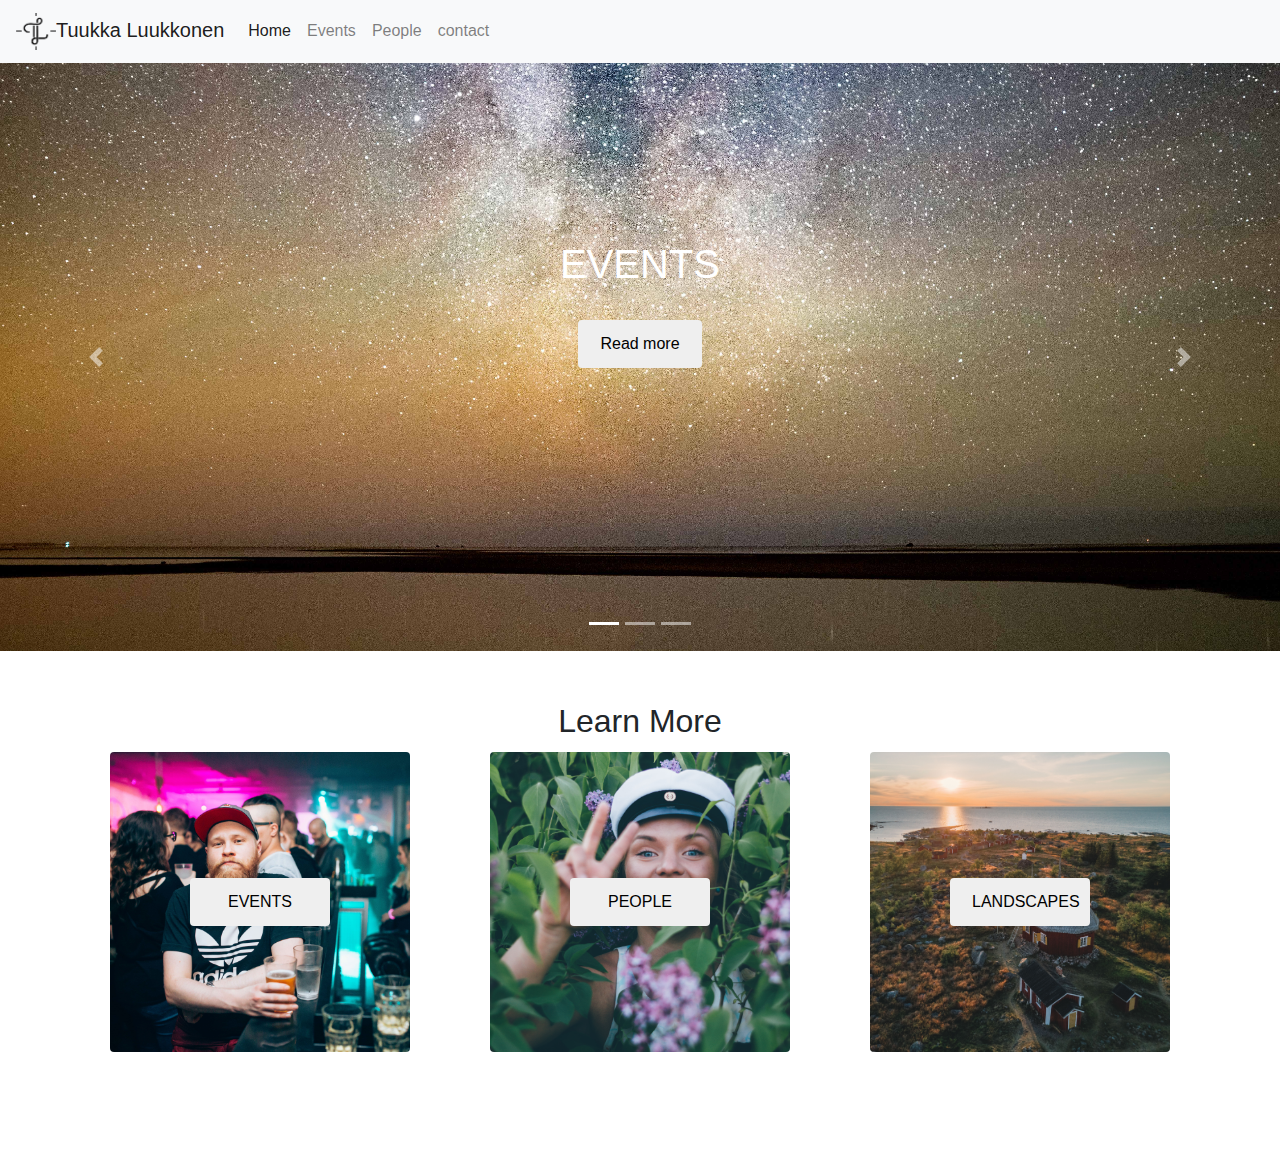
==== Documents/GitHub/Harjoitustyo/index.html @ e13a12dc "EDIT added images and image buttons" ====
<!DOCTYPE html>
<html lang="en">
<head>
  <title>Tuukka Luukkonen</title>
  <meta charset="utf-8">
  <meta name="viewport" content="width=device-width, initial-scale=1">
  <link rel="stylesheet" href="bootstrap.min.css">
<link rel="stylesheet" href="style.css">
  <link rel="stylesheet" href="https://cdnjs.cloudflare.com/ajax/libs/font-awesome/4.7.0/css/font-awesome.min.css">
  <script src="https://ajax.googleapis.com/ajax/libs/jquery/3.2.1/jquery.min.js"></script>
  <script src="bootstrap.min.js"></script>
  <style>

  </style>
</head>
<body>
    
    <nav class="navbar navbar-expand-lg navbar-light bg-light">
  <a class="navbar-brand" href="#"><img src="Images/TL.png" width="40px; ">Tuukka Luukkonen</a>
  <button class="navbar-toggler" type="button" data-toggle="collapse" data-target="#navbarNav" aria-controls="navbarNav" aria-expanded="false" aria-label="Toggle navigation">
    <span class="navbar-toggler-icon"></span>
  </button>
  <div class="collapse navbar-collapse"  id="navbarNav">
    <ul class="navbar-nav navbar-right">
      <li class="nav-item active">
        <a class="nav-link" href="#">Home <span class="sr-only">(current)</span></a>
      </li>
      <li class="nav-item">
        <a class="nav-link" href="#">Events</a>
      </li>
      <li class="nav-item">
        <a class="nav-link" href="#">People</a>
      </li>
      <li class="nav-item">
        <a class="nav-link" href="#">contact</a>
      </li>
    </ul>
  </div>
</nav>

<div id="myCarousel" class="carousel slide" data-ride="carousel">
    <ol class="carousel-indicators">
        <li data-target="#myCarousel" data-slide-to="0" class="active"></li>
        <li data-target="#myCarousel" data-slide-to="1" ></li>
        <li data-target="#myCarousel" data-slide-to="2" ></li>
        
    </ol>
    <div class="carousel-inner" role="listbox">
        <div class="carousel-item active">
        <img class="d-block w-100" src="Images/IMG_0900-2.jpg" max-height="30px">
            <div class="carousel-caption d-sm-none  d-none d-md-block">
            <h1>Events</h1>
            <br>
            <button type="button" class="btn btn-default">Read more</button>    
            </div>
        </div> <!--End active-->
        <div class="carousel-item">
            <img class="d-block w-100" src="Images/IMG_1412-2.jpg">
            <div class="carousel-caption d-sm-none  d-none d-md-block">
            <h3>People</h3>
            <br>
            <button type="button" class="btn btn-default">Read more</button>    
            </div>
        </div>
        <div class="carousel-item">
            <img class="d-block w-100" src="Images/IMG_3514-2.jpg">
            <div class="carousel-caption d-sm-none  d-none d-md-block">
            <h3>Contact</h3>
            <br>
            <button type="button" class="btn btn-default">Read more</button>    
            </div>
        </div>
        <a class="carousel-control-prev" href="#myCarousel" role="button" data-slide="prev">
    <span class="carousel-control-prev-icon" aria-hidden="true"></span>
    <span class="sr-only">Previous</span>
  </a>
  <a class="carousel-control-next" href="#myCarousel" role="button" data-slide="next">
    <span class="carousel-control-next-icon" aria-hidden="true"></span>
    <span class="sr-only">Next</span>
  </a>
    </div>

</div> <!-- end slider-->
    
<div class="container text-center">
    <h2>Learn More</h2>
    <div class="row" >
        <div class="col-md">
            <img class="rounded mx-auto" src="Images/IMG_4616.jpg" id="link-images">
            <button id="events" class="btn btn-default"> EVENTS </button>
        </div>
        <div class="col-md">
            <img class="rounded mx-auto " src="Images/IMG_3106.jpg" id="link-images"> 
            <button id="events" class="btn btn-default"> PEOPLE </button>
        </div>
        <div class="col-md">
            <img class="rounded mx-auto " src="Images/DJI_0285-HDR.jpg" id="link-images">
            <button id="events" class="btn btn-default"> LANDSCAPES </button>
        </div>
    </div>
    </div>
</div>
<script src="https://code.jquery.com/jquery-3.2.1.slim.min.js" integrity="sha384-KJ3o2DKtIkvYIK3UENzmM7KCkRr/rE9/Qpg6aAZGJwFDMVNA/GpGFF93hXpG5KkN" crossorigin="anonymous"></script>
<script src="https://cdnjs.cloudflare.com/ajax/libs/popper.js/1.12.3/umd/popper.min.js" integrity="sha384-vFJXuSJphROIrBnz7yo7oB41mKfc8JzQZiCq4NCceLEaO4IHwicKwpJf9c9IpFgh" crossorigin="anonymous"></script>
<script src="https://maxcdn.bootstrapcdn.com/bootstrap/4.0.0-beta.2/js/bootstrap.min.js" integrity="sha384-alpBpkh1PFOepccYVYDB4do5UnbKysX5WZXm3XxPqe5iKTfUKjNkCk9SaVuEZflJ" crossorigin="anonymous"></script>
</body>
</html>
---- Documents/GitHub/Harjoitustyo/style.css ----
.carousel-caption {
    top: 50%;
    transform: translateY(-50%);
    text-transform: uppercase;
}

.btn {
    padding: 12px 22px;
    border: 2px;
}

#link-images{
    max-width: 300px;
    margin: 1% auto;
}

.container{
    margin: 4% auto;
}
 #events{
    position:relative;
    bottom:50%;
     width: 140px;
}
     
#image-container{
    width: 300px;
    text-align: center;
   
}
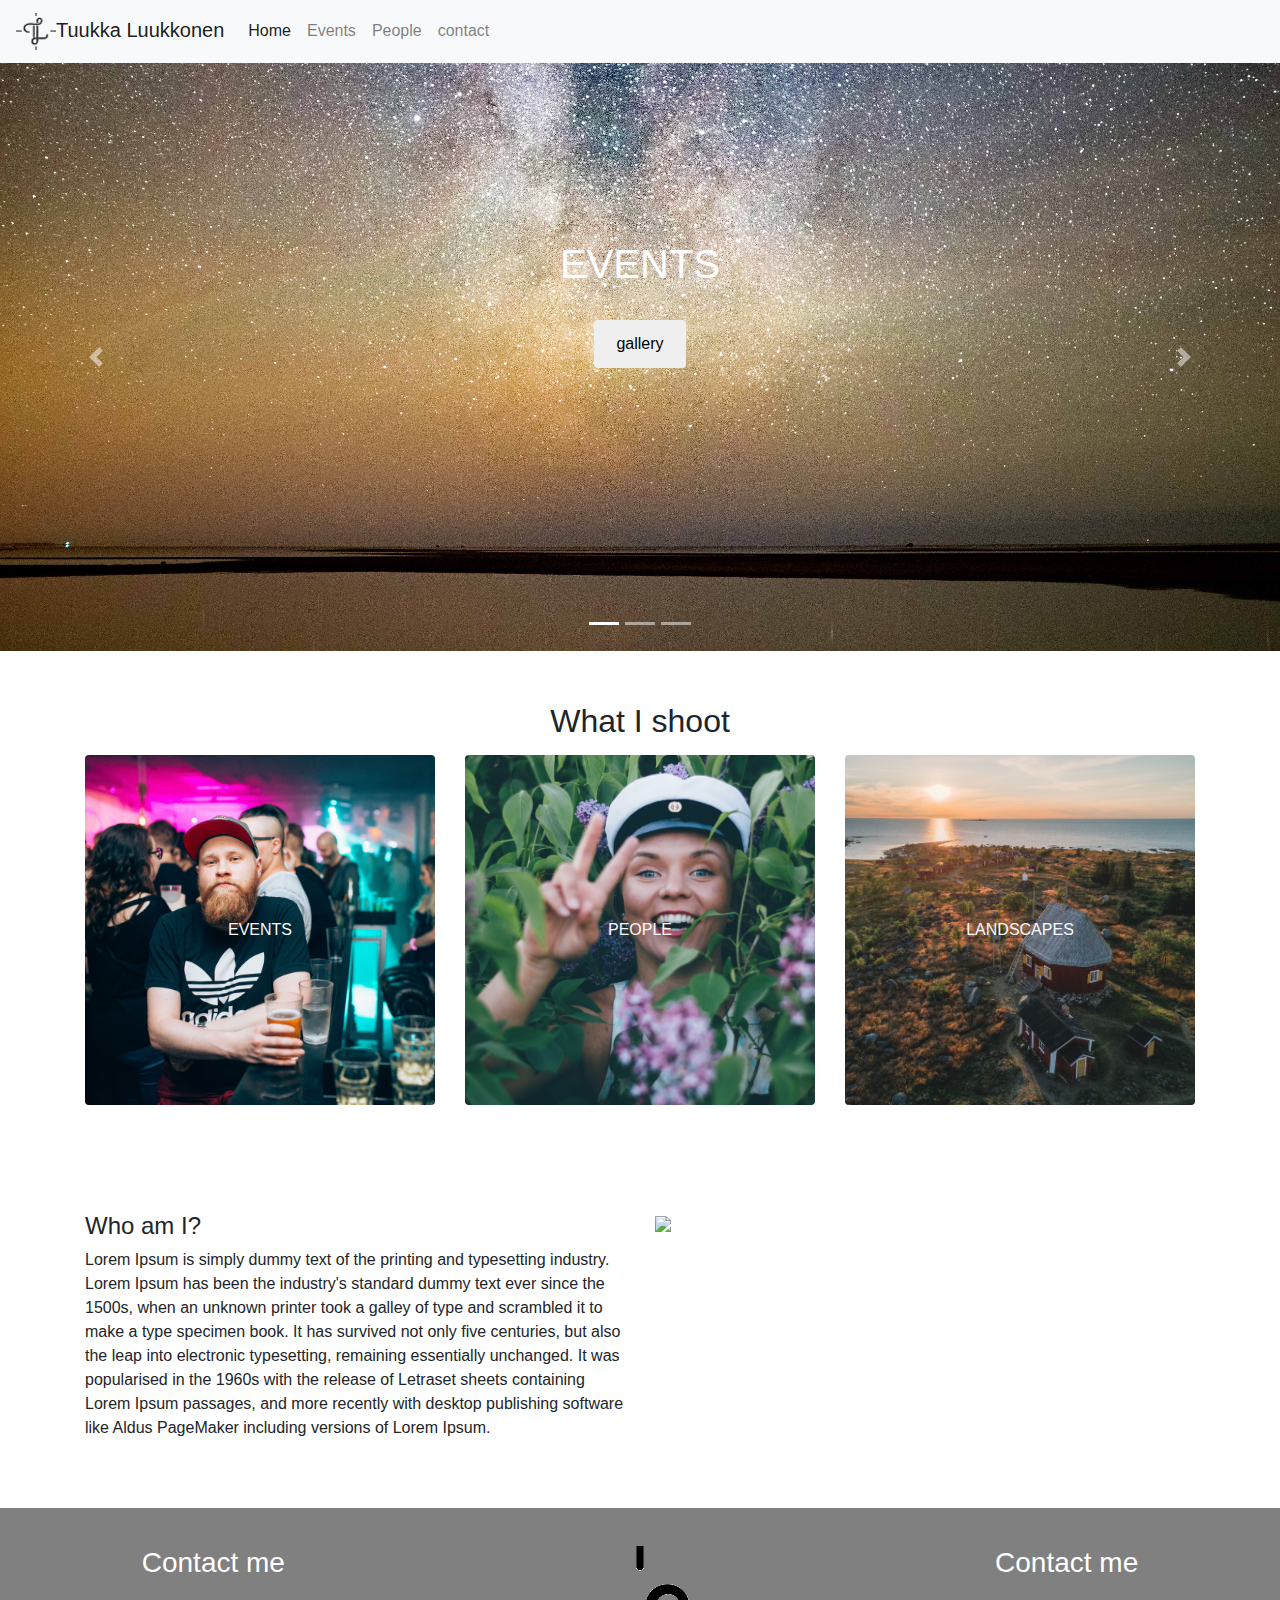
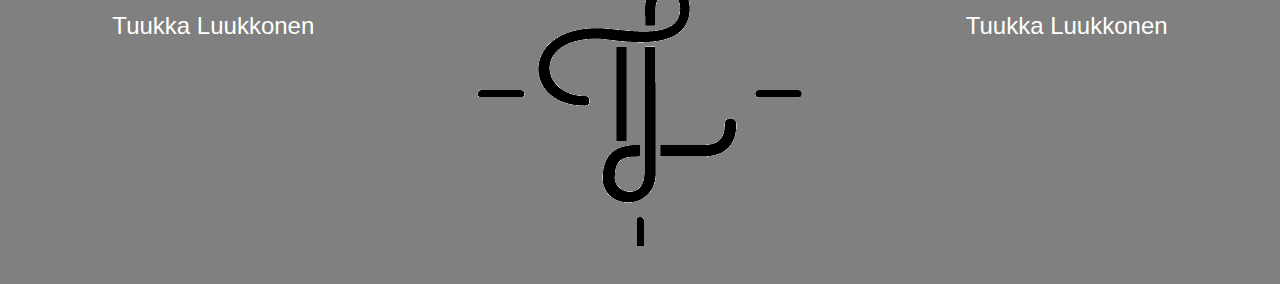
==== commit 81291ceb: "EDIT added about-me and footer" ====
--- a/Documents/GitHub/Harjoitustyo/index.html
+++ b/Documents/GitHub/Harjoitustyo/index.html
@@ -15,7 +15,7 @@
 </head>
 <body>
     
-    <nav class="navbar navbar-expand-lg navbar-light bg-light">
+    <nav class="navbar sticky-top navbar-expand-lg navbar-light bg-light">
   <a class="navbar-brand" href="#"><img src="Images/TL.png" width="40px; ">Tuukka Luukkonen</a>
   <button class="navbar-toggler" type="button" data-toggle="collapse" data-target="#navbarNav" aria-controls="navbarNav" aria-expanded="false" aria-label="Toggle navigation">
     <span class="navbar-toggler-icon"></span>
@@ -51,7 +51,7 @@
             <div class="carousel-caption d-sm-none  d-none d-md-block">
             <h1>Events</h1>
             <br>
-            <button type="button" class="btn btn-default">Read more</button>    
+            <button type="button" class="btn btn-default">gallery</button>    
             </div>
         </div> <!--End active-->
         <div class="carousel-item">
@@ -59,15 +59,15 @@
             <div class="carousel-caption d-sm-none  d-none d-md-block">
             <h3>People</h3>
             <br>
-            <button type="button" class="btn btn-default">Read more</button>    
+            <button type="button" class="btn btn-default">gallery</button>    
             </div>
         </div>
         <div class="carousel-item">
             <img class="d-block w-100" src="Images/IMG_3514-2.jpg">
             <div class="carousel-caption d-sm-none  d-none d-md-block">
-            <h3>Contact</h3>
+            <h3>Landscapes</h3>
             <br>
-            <button type="button" class="btn btn-default">Read more</button>    
+            <button type="button" class="btn btn-default">gallery</button>    
             </div>
         </div>
         <a class="carousel-control-prev" href="#myCarousel" role="button" data-slide="prev">
@@ -83,23 +83,52 @@
 </div> <!-- end slider-->
     
 <div class="container text-center">
-    <h2>Learn More</h2>
-    <div class="row" >
+    <h2>What I shoot</h2>
+    <div class="row " >
         <div class="col-md">
-            <img class="rounded mx-auto" src="Images/IMG_4616.jpg" id="link-images">
-            <button id="events" class="btn btn-default"> EVENTS </button>
+            <img class="rounded img-fluid" src="Images/IMG_4616.jpg" id="link-images">
+            <button id="events" class="btn btn-outline-light"> EVENTS </button>
         </div>
         <div class="col-md">
-            <img class="rounded mx-auto " src="Images/IMG_3106.jpg" id="link-images"> 
-            <button id="events" class="btn btn-default"> PEOPLE </button>
+            <img class="rounded img-fluid " src="Images/IMG_3106.jpg" id="link-images"> 
+            <button id="events" class="btn btn-outline-light"> PEOPLE </button>
         </div>
         <div class="col-md">
-            <img class="rounded mx-auto " src="Images/DJI_0285-HDR.jpg" id="link-images">
-            <button id="events" class="btn btn-default"> LANDSCAPES </button>
+            <img class="rounded img-fluid " src="Images/DJI_0285-HDR.jpg" id="link-images">
+            <button id="events" class="btn btn-outline-light"> LANDSCAPES </button>
         </div>
     </div>
     </div>
+<div class="container">
+    <div class="row">
+        <div class="col-md-6">
+            <h4>Who am I?</h4>
+            <p>Lorem Ipsum is simply dummy text of the printing and typesetting industry. Lorem Ipsum has been the industry's standard dummy text ever since the 1500s, when an unknown printer took a galley of type and scrambled it to make a type specimen book. It has survived not only five centuries, but also the leap into electronic typesetting, remaining essentially unchanged. It was popularised in the 1960s with the release of Letraset sheets containing Lorem Ipsum passages, and more recently with desktop publishing software like Aldus PageMaker including versions of Lorem Ipsum.</p>
+        </div>
+        <div class="col-md-6">
+            <img class="img-fluid" src="Images/21752587_1693120147367899_1425114818927426407_o.jpg">
+        </div>
+    </div>
 </div>
+<footer class="container-fluid text-center">
+    <div class="row">
+        <div class="col-sm-4">
+            <h3>Contact me</h3>
+            <br>
+            <h4>Tuukka Luukkonen</h4>
+        </div>
+        <div class="col-sm-4">
+            <img src="Images/TL.png">
+        </div>
+        <div class="col-sm-4">
+            <h3>Contact me</h3>
+            <br>
+            <h4>Tuukka Luukkonen</h4>
+        </div>
+        
+    </div>
+    
+</footer>
 <script src="https://code.jquery.com/jquery-3.2.1.slim.min.js" integrity="sha384-KJ3o2DKtIkvYIK3UENzmM7KCkRr/rE9/Qpg6aAZGJwFDMVNA/GpGFF93hXpG5KkN" crossorigin="anonymous"></script>
 <script src="https://cdnjs.cloudflare.com/ajax/libs/popper.js/1.12.3/umd/popper.min.js" integrity="sha384-vFJXuSJphROIrBnz7yo7oB41mKfc8JzQZiCq4NCceLEaO4IHwicKwpJf9c9IpFgh" crossorigin="anonymous"></script>
 <script src="https://maxcdn.bootstrapcdn.com/bootstrap/4.0.0-beta.2/js/bootstrap.min.js" integrity="sha384-alpBpkh1PFOepccYVYDB4do5UnbKysX5WZXm3XxPqe5iKTfUKjNkCk9SaVuEZflJ" crossorigin="anonymous"></script>
--- a/Documents/GitHub/Harjoitustyo/style.css
+++ b/Documents/GitHub/Harjoitustyo/style.css
@@ -10,21 +10,39 @@
 }
 
 #link-images{
-    max-width: 300px;
-    margin: 1% auto;
+    margin: 2% auto;
 }
 
 .container{
     margin: 4% auto;
 }
- #events{
-    position:relative;
-    bottom:50%;
-     width: 140px;
+#events{
+    position: relative;
+    top: -50%;
+   
+   
 }
      
-#image-container{
-    width: 300px;
-    text-align: center;
-   
+nav{
+    color: darkgray;
+    background-color: black;
+}
+
+footer{
+    width: 100%;
+    background-color: gray;
+    padding: 3%;
+    color: white;
+}
+
+.fa{
+    padding: 20px;
+    font-size: 30px;
+    color: white;
+}
+
+.fa:hover{
+    color: #D5D5D5;
+    text-decoration: none;
+    
 }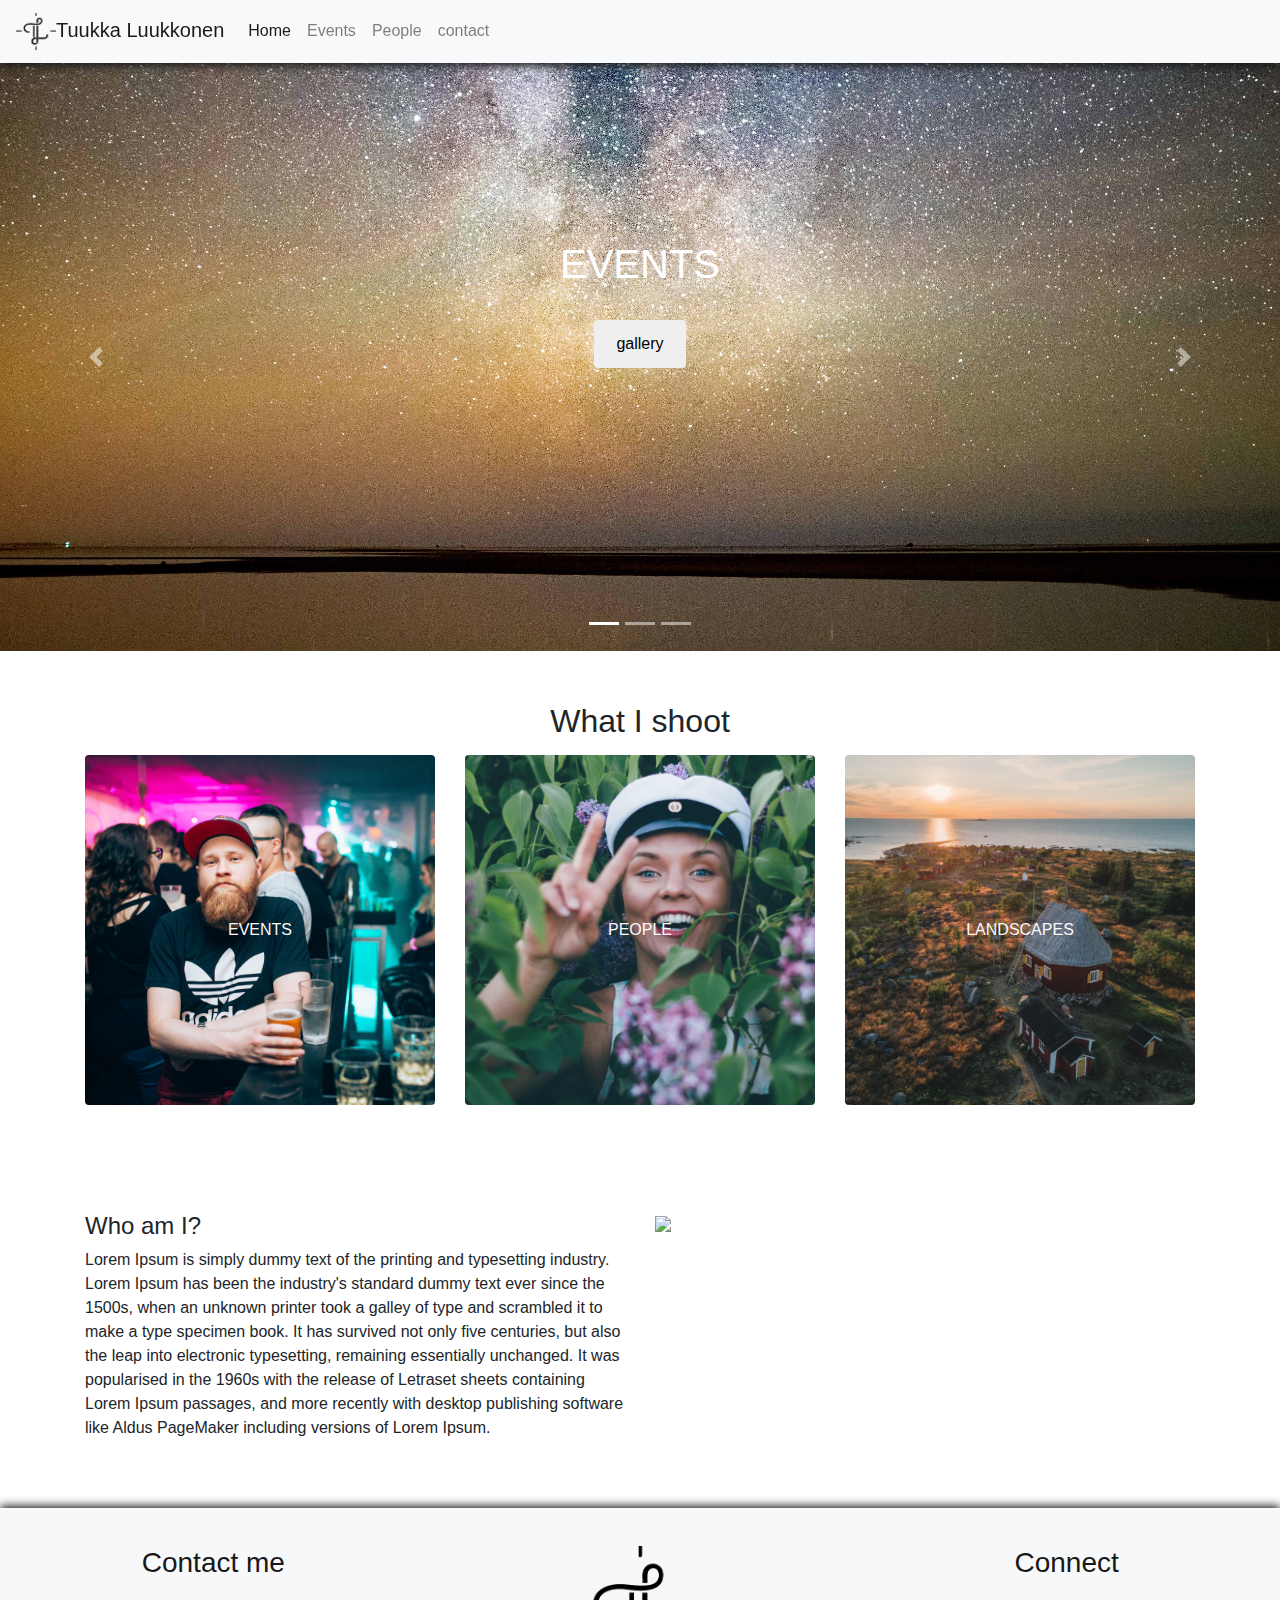
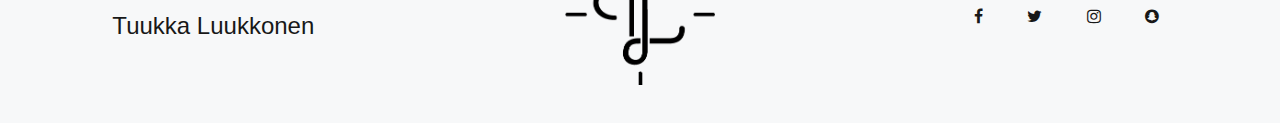
==== commit a88ab663: "EDIT footer colors" ====
--- a/Documents/GitHub/Harjoitustyo/index.html
+++ b/Documents/GitHub/Harjoitustyo/index.html
@@ -20,8 +20,8 @@
   <button class="navbar-toggler" type="button" data-toggle="collapse" data-target="#navbarNav" aria-controls="navbarNav" aria-expanded="false" aria-label="Toggle navigation">
     <span class="navbar-toggler-icon"></span>
   </button>
-  <div class="collapse navbar-collapse"  id="navbarNav">
-    <ul class="navbar-nav navbar-right">
+  <div class="collapse navbar-collapse "  id="navbarNav">
+    <ul class="nav navbar-nav navbar-right">
       <li class="nav-item active">
         <a class="nav-link" href="#">Home <span class="sr-only">(current)</span></a>
       </li>
@@ -118,12 +118,14 @@
             <h4>Tuukka Luukkonen</h4>
         </div>
         <div class="col-sm-4">
-            <img src="Images/TL.png">
+            <img src="Images/TL.png" width="150px">
         </div>
         <div class="col-sm-4">
-            <h3>Contact me</h3>
-            <br>
-            <h4>Tuukka Luukkonen</h4>
+            <h3>Connect</h3>
+            <a href="https://www.facebook.com/tuukka.luukkonen" class="fa fa-facebook"></a>
+            <a href="https://twitter.com/TuukkaLuukkonen" class="fa fa-twitter"></a>
+            <a href="https://www.instagram.com/tuukkaluukkonen/" class="fa fa-instagram"></a>
+            <a href="https://www.snapchat.com/add/tuketsu" class="fa fa-snapchat"></a>
         </div>
         
     </div>
--- a/Documents/GitHub/Harjoitustyo/style.css
+++ b/Documents/GitHub/Harjoitustyo/style.css
@@ -26,19 +26,21 @@
 nav{
     color: darkgray;
     background-color: black;
+    box-shadow: 0px 3px 9px #181818;
 }
 
 footer{
     width: 100%;
-    background-color: gray;
+    background-color: #F7F8F9;
     padding: 3%;
-    color: white;
+    color: #181818;
+    box-shadow: 0px -2px 9px #181818;
 }
 
 .fa{
     padding: 20px;
     font-size: 30px;
-    color: white;
+    color: #181818;
 }
 
 .fa:hover{
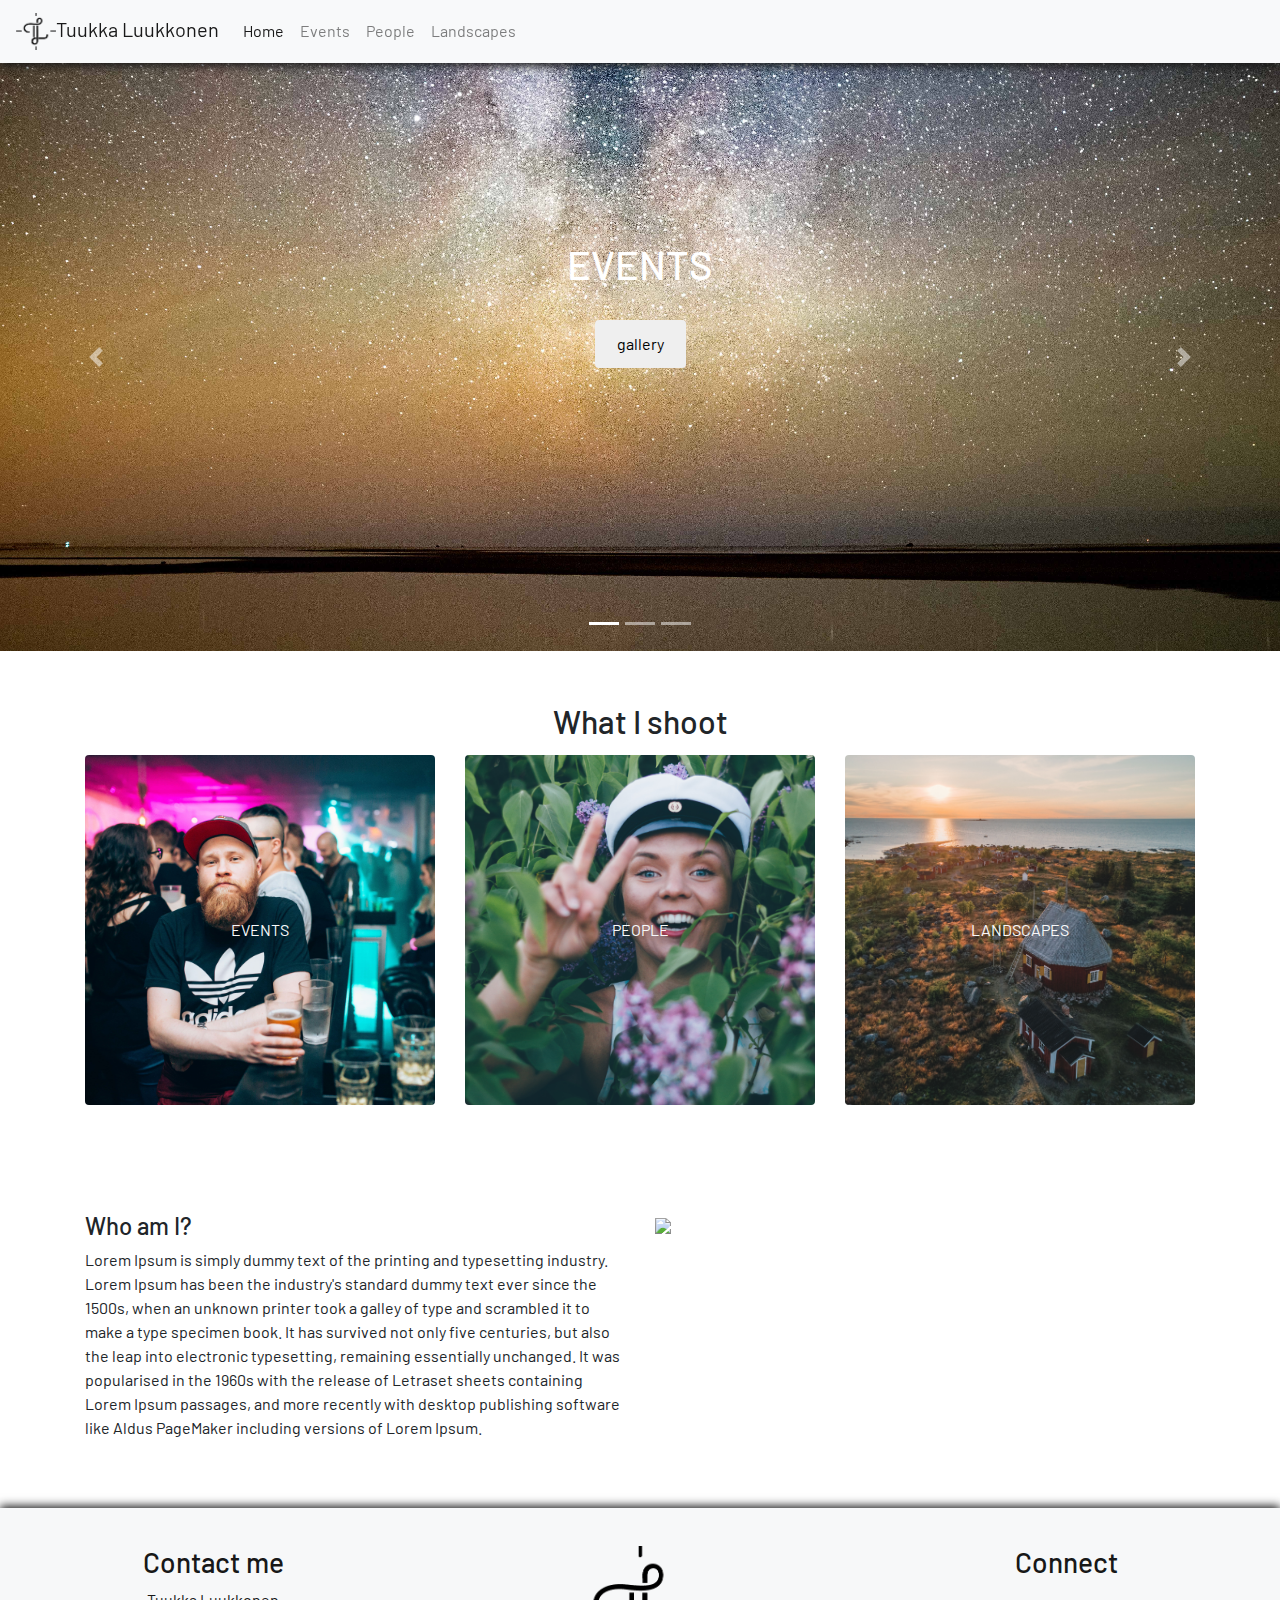
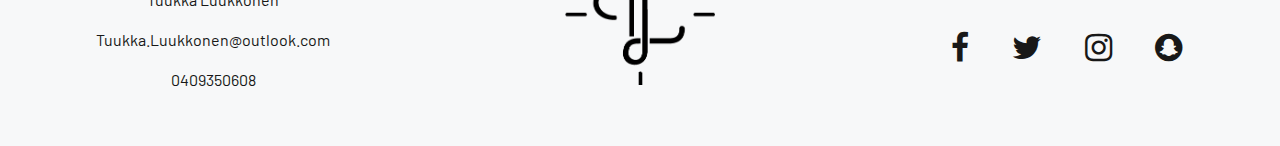
==== commit afe75a32: "EDIT shadows, font, sizes" ====
--- a/Documents/GitHub/Harjoitustyo/index.html
+++ b/Documents/GitHub/Harjoitustyo/index.html
@@ -4,6 +4,7 @@
   <title>Tuukka Luukkonen</title>
   <meta charset="utf-8">
   <meta name="viewport" content="width=device-width, initial-scale=1">
+    <link href="https://fonts.googleapis.com/css?family=Barlow" rel="stylesheet">
   <link rel="stylesheet" href="bootstrap.min.css">
 <link rel="stylesheet" href="style.css">
   <link rel="stylesheet" href="https://cdnjs.cloudflare.com/ajax/libs/font-awesome/4.7.0/css/font-awesome.min.css">
@@ -15,7 +16,7 @@
 </head>
 <body>
     
-    <nav class="navbar sticky-top navbar-expand-lg navbar-light bg-light">
+    <nav class="navbar sticky-top navbar-expand-md navbar-light bg-light">
   <a class="navbar-brand" href="#"><img src="Images/TL.png" width="40px; ">Tuukka Luukkonen</a>
   <button class="navbar-toggler" type="button" data-toggle="collapse" data-target="#navbarNav" aria-controls="navbarNav" aria-expanded="false" aria-label="Toggle navigation">
     <span class="navbar-toggler-icon"></span>
@@ -32,7 +33,7 @@
         <a class="nav-link" href="#">People</a>
       </li>
       <li class="nav-item">
-        <a class="nav-link" href="#">contact</a>
+        <a class="nav-link" href="#">Landscapes</a>
       </li>
     </ul>
   </div>
@@ -57,7 +58,7 @@
         <div class="carousel-item">
             <img class="d-block w-100" src="Images/IMG_1412-2.jpg">
             <div class="carousel-caption d-sm-none  d-none d-md-block">
-            <h3>People</h3>
+            <h1>People</h1>
             <br>
             <button type="button" class="btn btn-default">gallery</button>    
             </div>
@@ -65,7 +66,7 @@
         <div class="carousel-item">
             <img class="d-block w-100" src="Images/IMG_3514-2.jpg">
             <div class="carousel-caption d-sm-none  d-none d-md-block">
-            <h3>Landscapes</h3>
+            <h1>Landscapes</h1>
             <br>
             <button type="button" class="btn btn-default">gallery</button>    
             </div>
@@ -112,20 +113,21 @@
 </div>
 <footer class="container-fluid text-center">
     <div class="row">
-        <div class="col-sm-4">
+        <div class="col-md-4">
             <h3>Contact me</h3>
+            <p>Tuukka Luukkonen <p></p>Tuukka.Luukkonen@outlook.com</p>
+            <p>0409350608</p>
+        </div>
+        <div class="col-md-4">
+            <img src="Images/TL.png" width="150px;">
+        </div>
+        <div class="col-md-4 ">
+            <h3>Connect</h3>
             <br>
-            <h4>Tuukka Luukkonen</h4>
-        </div>
-        <div class="col-sm-4">
-            <img src="Images/TL.png" width="150px">
-        </div>
-        <div class="col-sm-4">
-            <h3>Connect</h3>
-            <a href="https://www.facebook.com/tuukka.luukkonen" class="fa fa-facebook"></a>
-            <a href="https://twitter.com/TuukkaLuukkonen" class="fa fa-twitter"></a>
-            <a href="https://www.instagram.com/tuukkaluukkonen/" class="fa fa-instagram"></a>
-            <a href="https://www.snapchat.com/add/tuketsu" class="fa fa-snapchat"></a>
+            <a href="https://www.facebook.com/tuukka.luukkonen" class="fa fa-facebook fa-2x"></a>
+            <a href="https://twitter.com/TuukkaLuukkonen" class="fa fa-twitter fa-2x "></a>
+            <a href="https://www.instagram.com/tuukkaluukkonen/" class="fa fa-instagram fa-2x"></a>
+            <a href="https://www.snapchat.com/add/tuketsu" class="fa fa-snapchat fa-2x"></a>
         </div>
         
     </div>
--- a/Documents/GitHub/Harjoitustyo/style.css
+++ b/Documents/GitHub/Harjoitustyo/style.css
@@ -1,3 +1,7 @@
+body{
+    font-family: 'Barlow', sans-serif;
+}
+
 .carousel-caption {
     top: 50%;
     transform: translateY(-50%);
@@ -39,7 +43,6 @@
 
 .fa{
     padding: 20px;
-    font-size: 30px;
     color: #181818;
 }
 
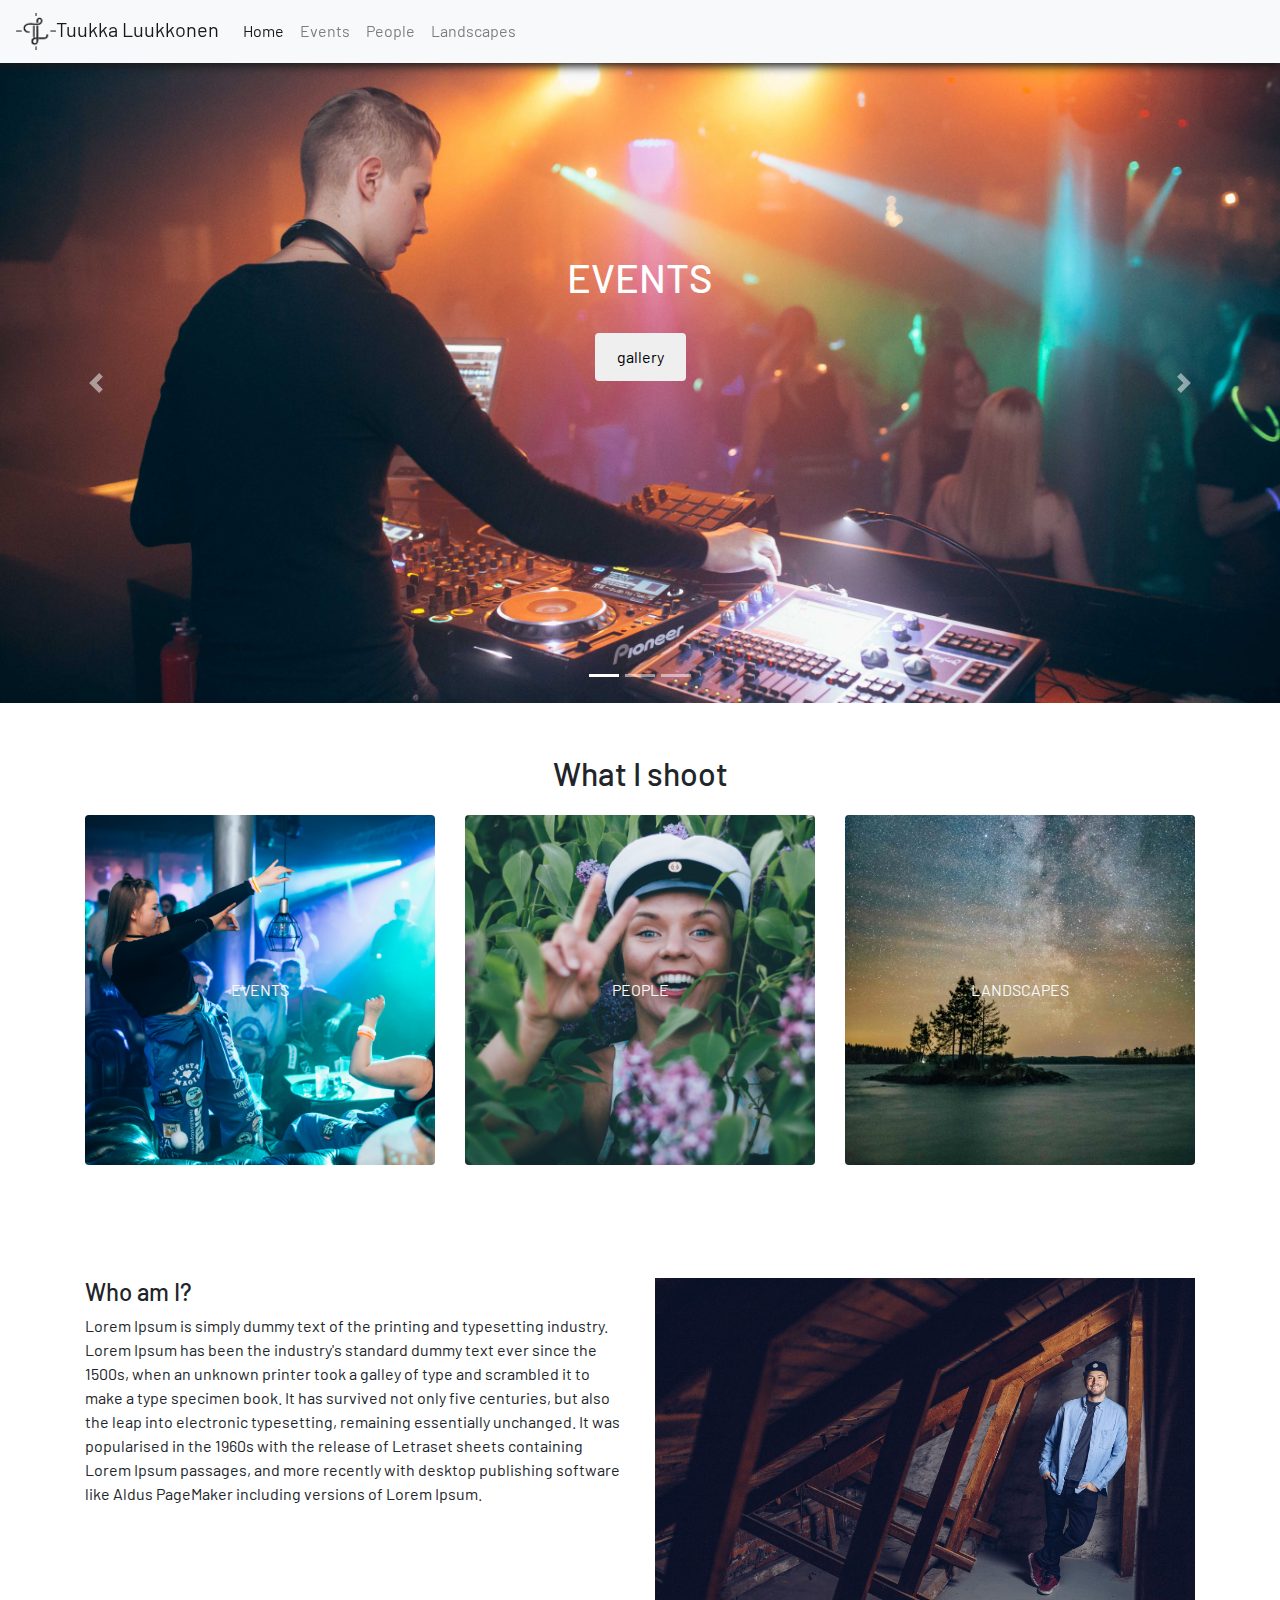
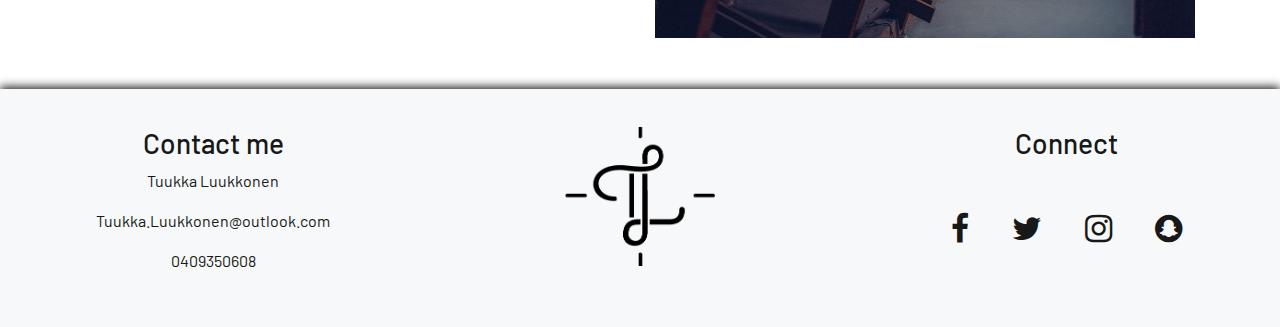
==== commit 8aab09b2: "EDIT added small photos and re-ordered images" ====
--- a/Documents/GitHub/Harjoitustyo/index.html
+++ b/Documents/GitHub/Harjoitustyo/index.html
@@ -44,11 +44,10 @@
         <li data-target="#myCarousel" data-slide-to="0" class="active"></li>
         <li data-target="#myCarousel" data-slide-to="1" ></li>
         <li data-target="#myCarousel" data-slide-to="2" ></li>
-        
     </ol>
     <div class="carousel-inner" role="listbox">
         <div class="carousel-item active">
-        <img class="d-block w-100" src="Images/IMG_0900-2.jpg" max-height="30px">
+        <img class="d-block w-100" src="Images/Events/IMG_4492-2.jpg">
             <div class="carousel-caption d-sm-none  d-none d-md-block">
             <h1>Events</h1>
             <br>
@@ -56,7 +55,7 @@
             </div>
         </div> <!--End active-->
         <div class="carousel-item">
-            <img class="d-block w-100" src="Images/IMG_1412-2.jpg">
+            <img class="d-block w-100" src="Images/People/YTH15549-2.jpg">
             <div class="carousel-caption d-sm-none  d-none d-md-block">
             <h1>People</h1>
             <br>
@@ -64,7 +63,7 @@
             </div>
         </div>
         <div class="carousel-item">
-            <img class="d-block w-100" src="Images/IMG_3514-2.jpg">
+            <img class="d-block w-100" src="Images/Landscapes/IMG_1682-2.jpg">
             <div class="carousel-caption d-sm-none  d-none d-md-block">
             <h1>Landscapes</h1>
             <br>
@@ -87,15 +86,15 @@
     <h2>What I shoot</h2>
     <div class="row " >
         <div class="col-md">
-            <img class="rounded img-fluid" src="Images/IMG_4616.jpg" id="link-images">
+            <img class="rounded img-fluid link-images" src="Images/Events/IMG_4681.jpg">
             <button id="events" class="btn btn-outline-light"> EVENTS </button>
         </div>
         <div class="col-md">
-            <img class="rounded img-fluid " src="Images/IMG_3106.jpg" id="link-images"> 
+            <img class="rounded img-fluid link-images" src="Images/IMG_3106-2.jpg"> 
             <button id="events" class="btn btn-outline-light"> PEOPLE </button>
         </div>
         <div class="col-md">
-            <img class="rounded img-fluid " src="Images/DJI_0285-HDR.jpg" id="link-images">
+            <img class="rounded img-fluid link-images" src="Images/Landscapes/IMG_3513-2.jpg">
             <button id="events" class="btn btn-outline-light"> LANDSCAPES </button>
         </div>
     </div>
@@ -107,7 +106,7 @@
             <p>Lorem Ipsum is simply dummy text of the printing and typesetting industry. Lorem Ipsum has been the industry's standard dummy text ever since the 1500s, when an unknown printer took a galley of type and scrambled it to make a type specimen book. It has survived not only five centuries, but also the leap into electronic typesetting, remaining essentially unchanged. It was popularised in the 1960s with the release of Letraset sheets containing Lorem Ipsum passages, and more recently with desktop publishing software like Aldus PageMaker including versions of Lorem Ipsum.</p>
         </div>
         <div class="col-md-6">
-            <img class="img-fluid" src="Images/21752587_1693120147367899_1425114818927426407_o.jpg">
+            <img class="img-fluid" src="Images/21752587_1693120147367899_1425114818927426407_o-2.jpg">
         </div>
     </div>
 </div>
--- a/Documents/GitHub/Harjoitustyo/style.css
+++ b/Documents/GitHub/Harjoitustyo/style.css
@@ -13,8 +13,8 @@
     border: 2px;
 }
 
-#link-images{
-    margin: 2% auto;
+.link-images{
+    margin: 4% auto;
 }
 
 .container{
@@ -50,4 +50,91 @@
     color: #D5D5D5;
     text-decoration: none;
     
+}
+
+.modal-dialog {
+    width:600px;
+}
+
+.thumbnail {
+    margin-bottom:6px;
+}
+.container.gallery-container {
+    background-color: #fff;
+    color: #35373a;
+    min-height: 100vh;
+    padding: 30px 50px;
+}
+
+.gallery-container h1 {
+    text-align: center;
+    margin-top: 50px;
+    font-family: 'Droid Sans', sans-serif;
+    font-weight: bold;
+}
+
+.gallery-container p.page-description {
+    text-align: center;
+    margin: 25px auto;
+    font-size: 18px;
+    color: #999;
+}
+
+.tz-gallery {
+    padding: 40px;
+}
+
+/* Override bootstrap column paddings */
+.tz-gallery .row > div {
+    padding: 2px;
+}
+
+.tz-gallery .lightbox img {
+    width: 100%;
+    border-radius: 0;
+    position: relative;
+}
+
+.tz-gallery .lightbox:before {
+    position: absolute;
+    top: 50%;
+    left: 50%;
+    margin-top: -13px;
+    margin-left: -13px;
+    opacity: 0;
+    color: #fff;
+    font-size: 26px;
+    font-family: 'Glyphicons Halflings';
+    content: '\e003';
+    pointer-events: none;
+    z-index: 9000;
+    transition: 0.4s;
+}
+
+
+.tz-gallery .lightbox:after {
+    position: absolute;
+    top: 0;
+    left: 0;
+    width: 100%;
+    height: 100%;
+    opacity: 0;
+    background-color: rgba(46, 132, 206, 0.7);
+    content: '';
+    transition: 0.4s;
+}
+
+.tz-gallery .lightbox:hover:after,
+.tz-gallery .lightbox:hover:before {
+    opacity: 1;
+}
+
+.baguetteBox-button {
+    background-color: transparent !important;
+}
+
+@media(max-width: 768px) {
+    body {
+        padding: 0;
+    }
 }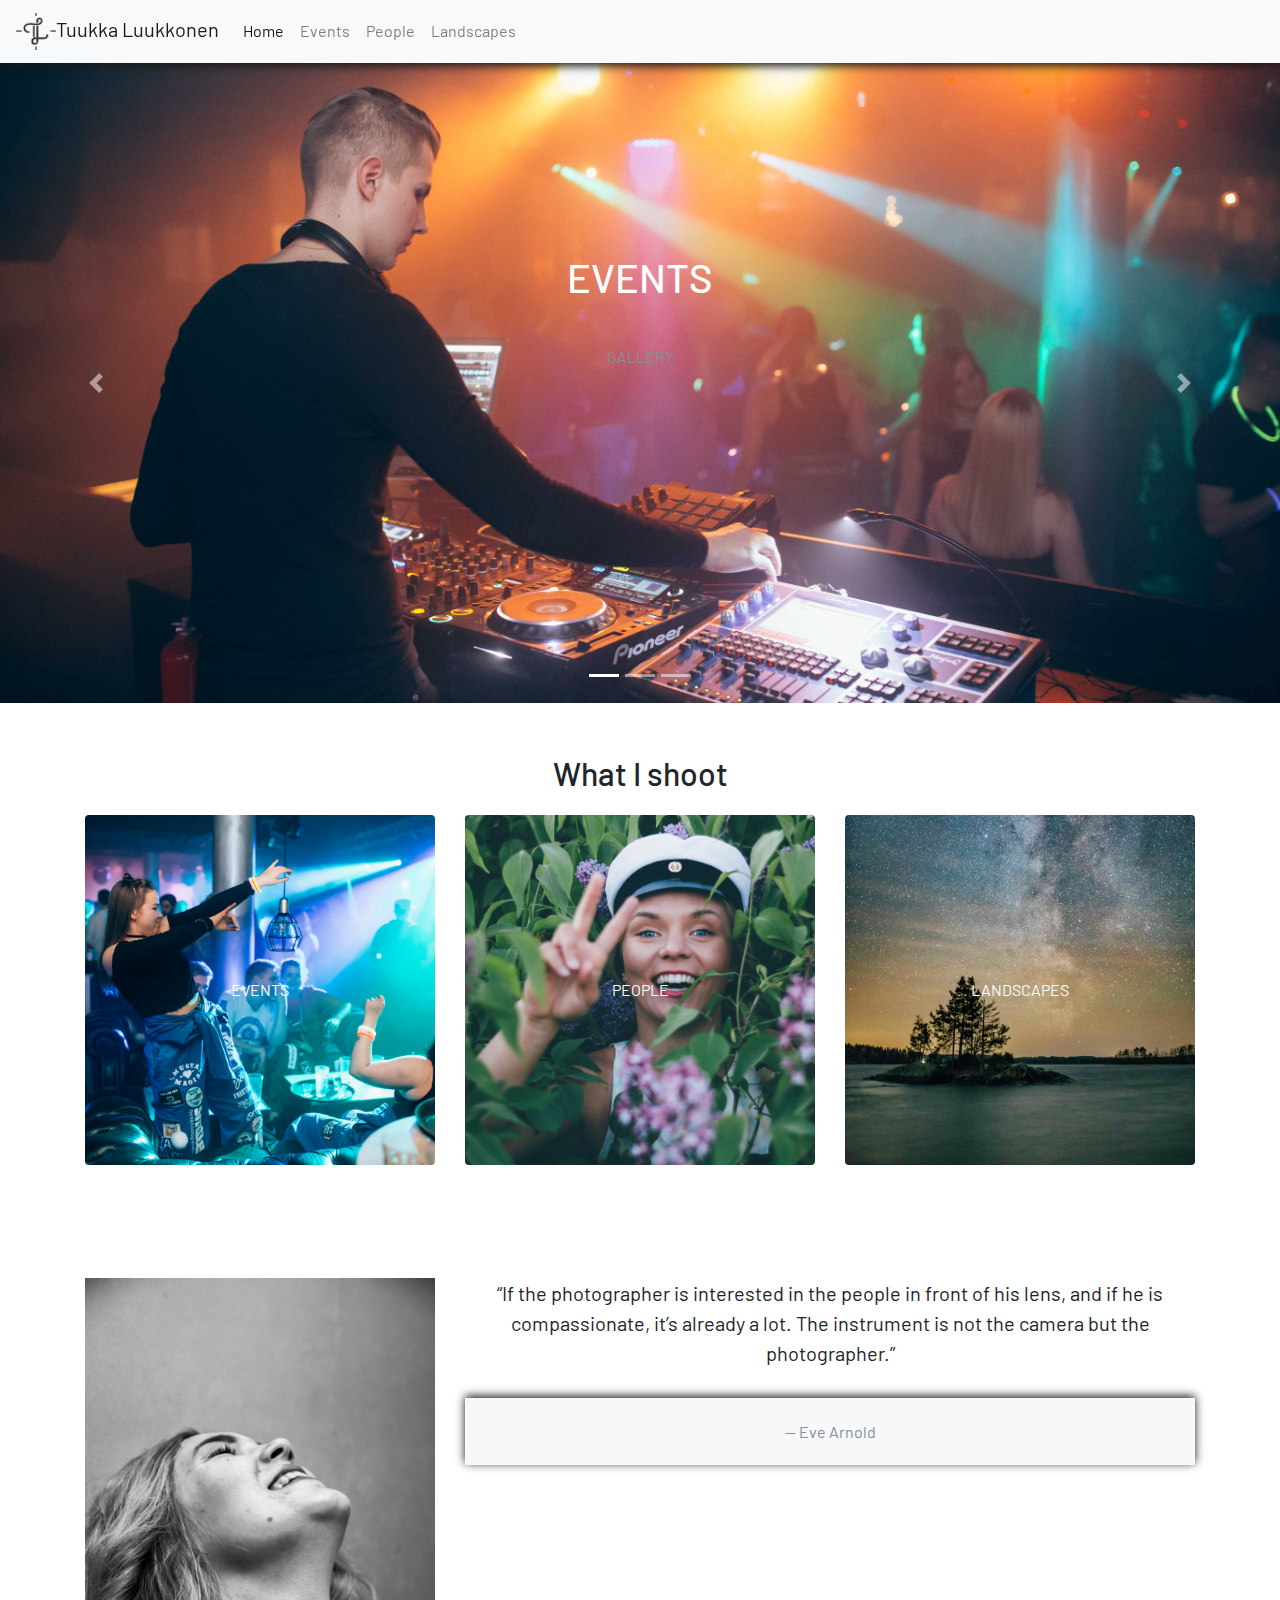
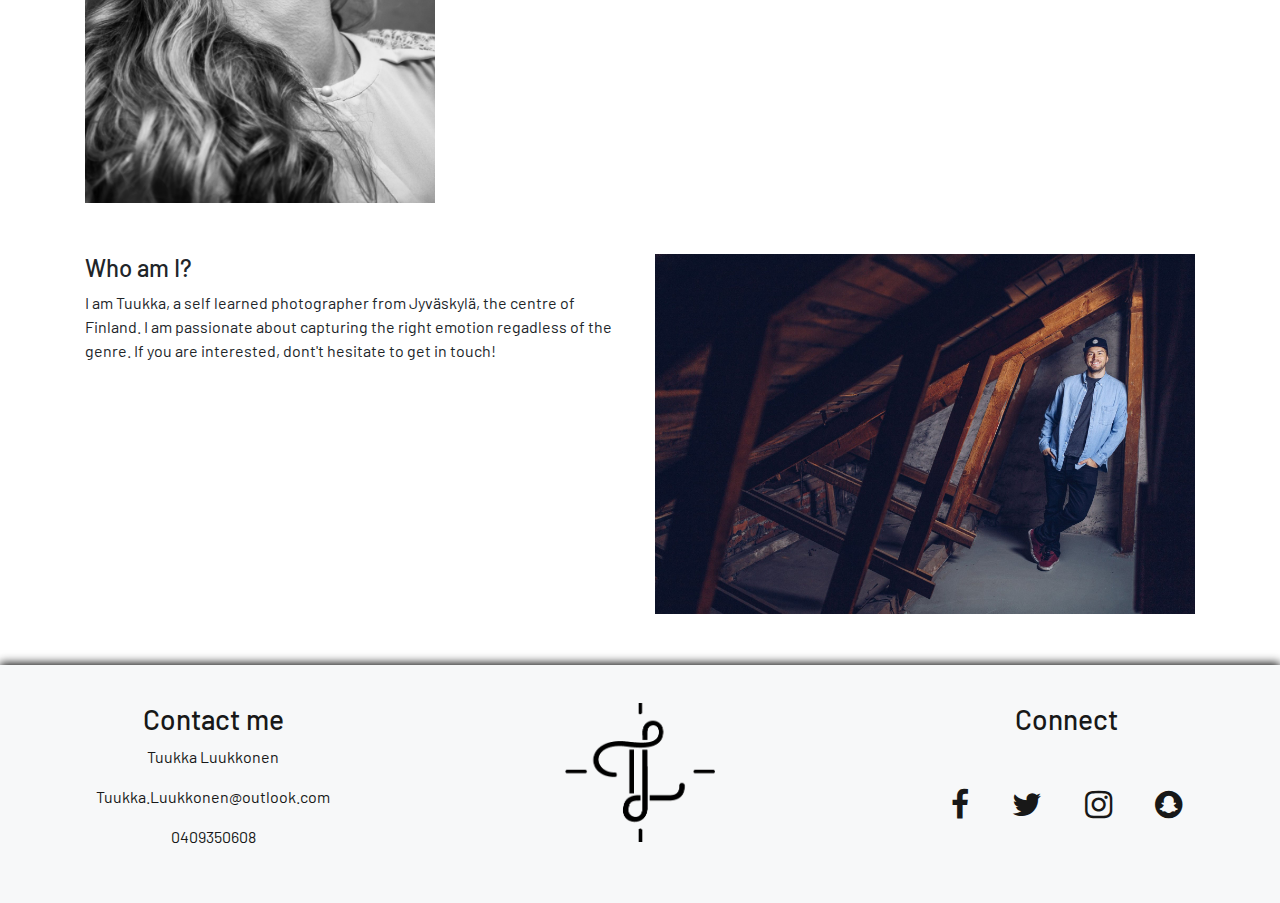
==== commit 4f41eadf: "EDIT linking the site, final gallery" ====
--- a/Documents/GitHub/Harjoitustyo/index.html
+++ b/Documents/GitHub/Harjoitustyo/index.html
@@ -17,23 +17,23 @@
 <body>
     
     <nav class="navbar sticky-top navbar-expand-md navbar-light bg-light">
-  <a class="navbar-brand" href="#"><img src="Images/TL.png" width="40px; ">Tuukka Luukkonen</a>
+  <a class="navbar-brand" href="index.html"><img src="Images/TL.png" width="40px; ">Tuukka Luukkonen</a>
   <button class="navbar-toggler" type="button" data-toggle="collapse" data-target="#navbarNav" aria-controls="navbarNav" aria-expanded="false" aria-label="Toggle navigation">
     <span class="navbar-toggler-icon"></span>
   </button>
   <div class="collapse navbar-collapse "  id="navbarNav">
     <ul class="nav navbar-nav navbar-right">
       <li class="nav-item active">
-        <a class="nav-link" href="#">Home <span class="sr-only">(current)</span></a>
+        <a class="nav-link" href="index.html">Home <span class="sr-only">(current)</span></a>
       </li>
       <li class="nav-item">
-        <a class="nav-link" href="#">Events</a>
+        <a class="nav-link" href="gallery_Events.html">Events</a>
       </li>
       <li class="nav-item">
-        <a class="nav-link" href="#">People</a>
+        <a class="nav-link" href="gallery_People.html">People</a>
       </li>
       <li class="nav-item">
-        <a class="nav-link" href="#">Landscapes</a>
+        <a class="nav-link" href="gallery_Landscapes.html">Landscapes</a>
       </li>
     </ul>
   </div>
@@ -51,7 +51,7 @@
             <div class="carousel-caption d-sm-none  d-none d-md-block">
             <h1>Events</h1>
             <br>
-            <button type="button" class="btn btn-default">gallery</button>    
+            <a class="btn btn-outline-secondary" role="button" href="gallery_Events.html" >gallery</a>  
             </div>
         </div> <!--End active-->
         <div class="carousel-item">
@@ -59,7 +59,7 @@
             <div class="carousel-caption d-sm-none  d-none d-md-block">
             <h1>People</h1>
             <br>
-            <button type="button" class="btn btn-default">gallery</button>    
+            <a class="btn btn-outline-secondary" role="button" href="gallery_People.html" >gallery</a>  
             </div>
         </div>
         <div class="carousel-item">
@@ -67,7 +67,7 @@
             <div class="carousel-caption d-sm-none  d-none d-md-block">
             <h1>Landscapes</h1>
             <br>
-            <button type="button" class="btn btn-default">gallery</button>    
+            <a class="btn btn-outline-secondary" role="button" href="gallery_Landscapes.html" >gallery</a>      
             </div>
         </div>
         <a class="carousel-control-prev" href="#myCarousel" role="button" data-slide="prev">
@@ -87,23 +87,37 @@
     <div class="row " >
         <div class="col-md">
             <img class="rounded img-fluid link-images" src="Images/Events/IMG_4681.jpg">
-            <button id="events" class="btn btn-outline-light"> EVENTS </button>
+            <a id="events" href="gallery_Events.html" class="btn btn-outline-light"> EVENTS </a>
         </div>
         <div class="col-md">
             <img class="rounded img-fluid link-images" src="Images/IMG_3106-2.jpg"> 
-            <button id="events" class="btn btn-outline-light"> PEOPLE </button>
+            <a id="events" href="gallery_People.html" class="btn btn-outline-light"> PEOPLE </a>
         </div>
         <div class="col-md">
             <img class="rounded img-fluid link-images" src="Images/Landscapes/IMG_3513-2.jpg">
-            <button id="events" class="btn btn-outline-light"> LANDSCAPES </button>
+            <a id="events" href="gallery_Landscapes.html" class="btn btn-outline-light"> LANDSCAPES </a>
         </div>
     </div>
+</div>
+<div class="container">
+    <div class="row">
+        <div class="col-md-4">
+            <img class="img-fluid" src="Images/Events/Laura-0598.jpg">
+        </div>
+        <div class="col-md text-center">
+            <blockquote class="blockquote">
+                <p class="mb-0">“If the photographer is interested in the people in front of his lens, and if he is compassionate, it’s already a lot. The instrument is not the camera but the photographer.”</p>
+                <br>
+                <footer class="blockquote-footer">Eve Arnold <cite title="Source Title"></cite></footer>
+            </blockquote>
+        </div>
     </div>
+</div>
 <div class="container">
     <div class="row">
         <div class="col-md-6">
             <h4>Who am I?</h4>
-            <p>Lorem Ipsum is simply dummy text of the printing and typesetting industry. Lorem Ipsum has been the industry's standard dummy text ever since the 1500s, when an unknown printer took a galley of type and scrambled it to make a type specimen book. It has survived not only five centuries, but also the leap into electronic typesetting, remaining essentially unchanged. It was popularised in the 1960s with the release of Letraset sheets containing Lorem Ipsum passages, and more recently with desktop publishing software like Aldus PageMaker including versions of Lorem Ipsum.</p>
+            <p>I am Tuukka, a self learned photographer from Jyväskylä, the centre of Finland. I am passionate about capturing the right emotion regadless of the genre. If you are interested, dont't hesitate to get in touch!</p>
         </div>
         <div class="col-md-6">
             <img class="img-fluid" src="Images/21752587_1693120147367899_1425114818927426407_o-2.jpg">
--- a/Documents/GitHub/Harjoitustyo/style.css
+++ b/Documents/GitHub/Harjoitustyo/style.css
@@ -62,8 +62,9 @@
 .container.gallery-container {
     background-color: #fff;
     color: #35373a;
-    min-height: 100vh;
-    padding: 30px 50px;
+    padding-top: 0px;
+    padding-left: 50px;
+    padding-right: 50px;
 }
 
 .gallery-container h1 {
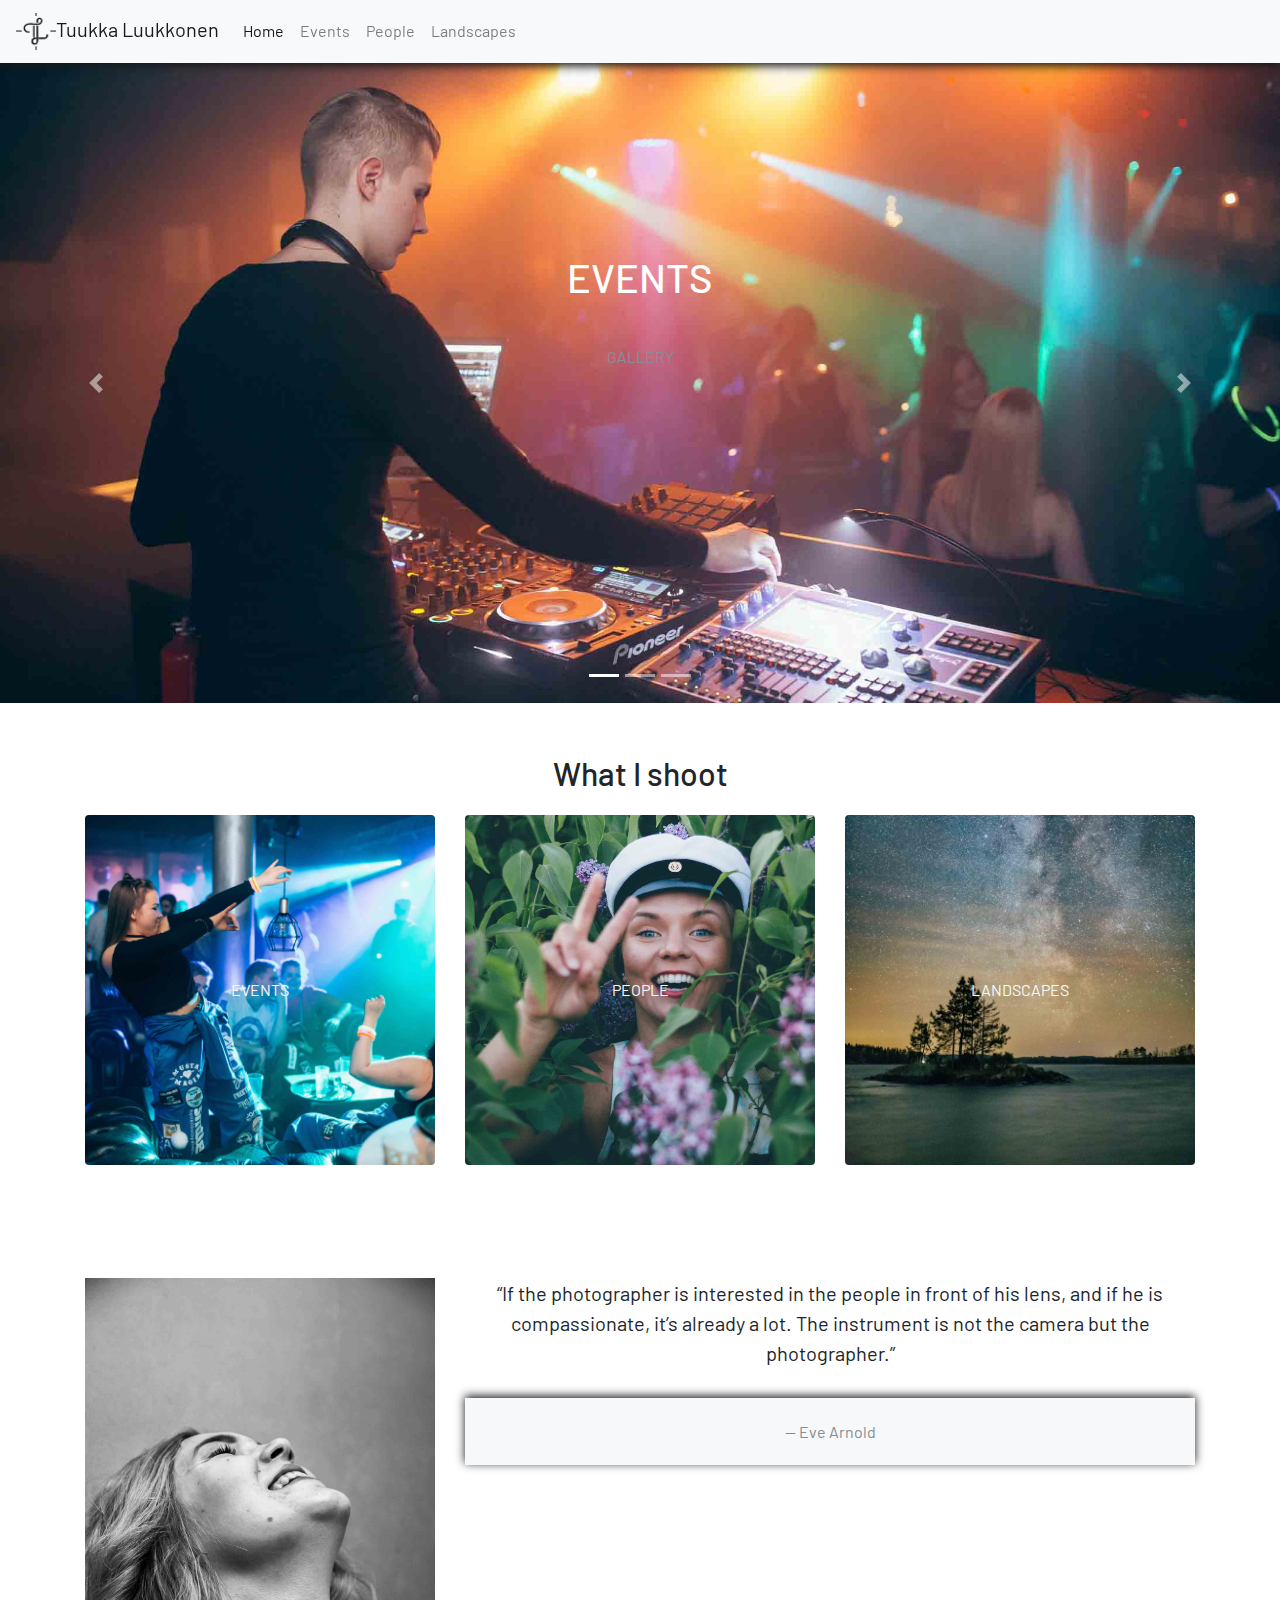
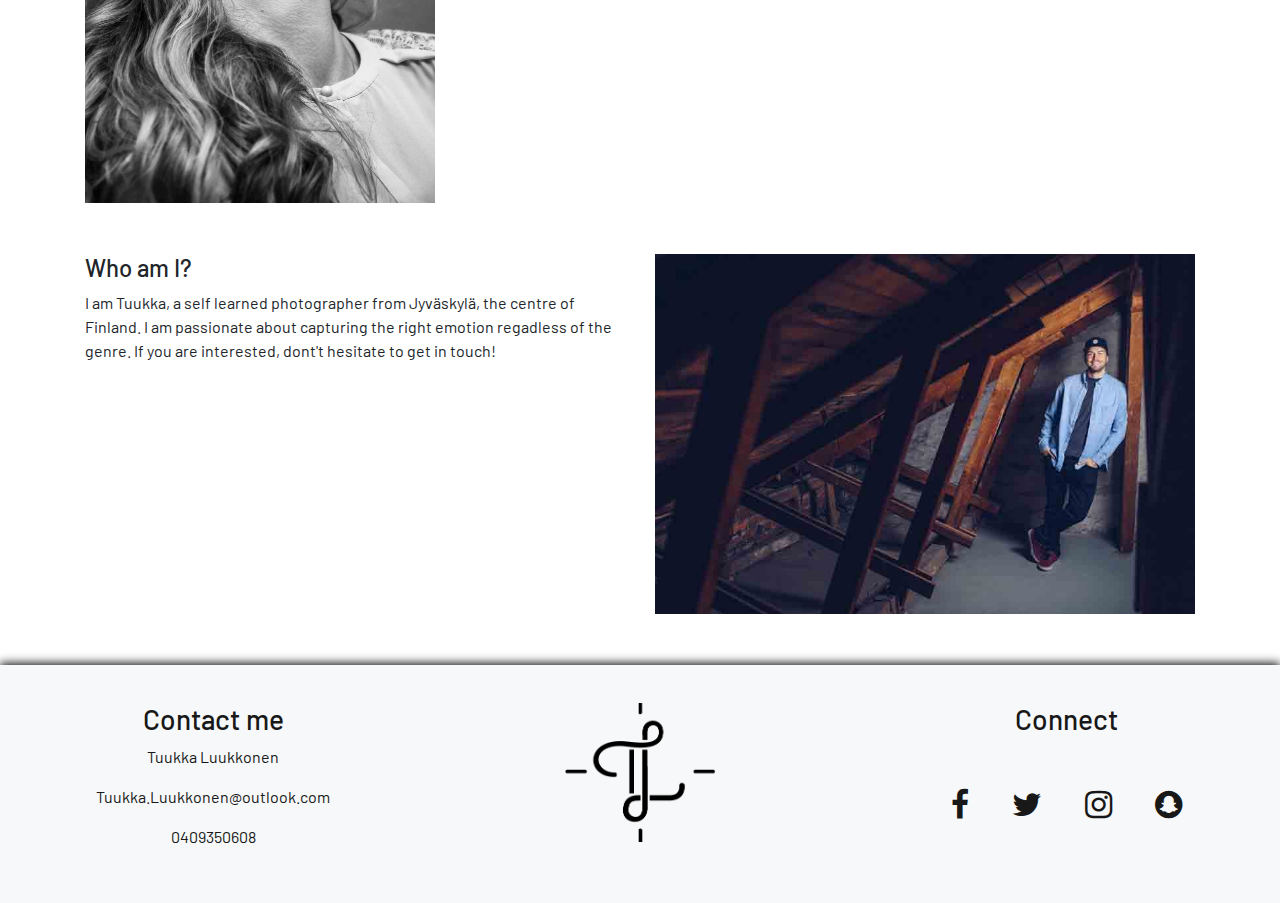
==== commit 51f05f8d: "FINAL optimized images and put all together" ====
--- a/Documents/GitHub/Harjoitustyo/index.html
+++ b/Documents/GitHub/Harjoitustyo/index.html
@@ -47,7 +47,7 @@
     </ol>
     <div class="carousel-inner" role="listbox">
         <div class="carousel-item active">
-        <img class="d-block w-100" src="Images/Events/IMG_4492-2.jpg">
+        <img class="d-block w-100" src="Images/Events/IMG_4492-2-2.jpg">
             <div class="carousel-caption d-sm-none  d-none d-md-block">
             <h1>Events</h1>
             <br>
@@ -55,7 +55,7 @@
             </div>
         </div> <!--End active-->
         <div class="carousel-item">
-            <img class="d-block w-100" src="Images/People/YTH15549-2.jpg">
+            <img class="d-block w-100" src="Images/People/YTH15549-2-2.jpg">
             <div class="carousel-caption d-sm-none  d-none d-md-block">
             <h1>People</h1>
             <br>
@@ -63,7 +63,7 @@
             </div>
         </div>
         <div class="carousel-item">
-            <img class="d-block w-100" src="Images/Landscapes/IMG_1682-2.jpg">
+            <img class="d-block w-100" src="Images/Landscapes/IMG_1682-2-2.jpg">
             <div class="carousel-caption d-sm-none  d-none d-md-block">
             <h1>Landscapes</h1>
             <br>
@@ -86,15 +86,15 @@
     <h2>What I shoot</h2>
     <div class="row " >
         <div class="col-md">
-            <img class="rounded img-fluid link-images" src="Images/Events/IMG_4681.jpg">
+            <img class="rounded img-fluid link-images" src="Images/Events/IMG_4681-2.jpg">
             <a id="events" href="gallery_Events.html" class="btn btn-outline-light"> EVENTS </a>
         </div>
         <div class="col-md">
-            <img class="rounded img-fluid link-images" src="Images/IMG_3106-2.jpg"> 
+            <img class="rounded img-fluid link-images" src="Images/IMG_3106-2-2.jpg"> 
             <a id="events" href="gallery_People.html" class="btn btn-outline-light"> PEOPLE </a>
         </div>
         <div class="col-md">
-            <img class="rounded img-fluid link-images" src="Images/Landscapes/IMG_3513-2.jpg">
+            <img class="rounded img-fluid link-images" src="Images/Landscapes/IMG_3513-2-2.jpg">
             <a id="events" href="gallery_Landscapes.html" class="btn btn-outline-light"> LANDSCAPES </a>
         </div>
     </div>
@@ -102,7 +102,7 @@
 <div class="container">
     <div class="row">
         <div class="col-md-4">
-            <img class="img-fluid" src="Images/Events/Laura-0598.jpg">
+            <img class="img-fluid" src="Images/Events/Laura-0598-2.jpg">
         </div>
         <div class="col-md text-center">
             <blockquote class="blockquote">
@@ -120,7 +120,7 @@
             <p>I am Tuukka, a self learned photographer from Jyväskylä, the centre of Finland. I am passionate about capturing the right emotion regadless of the genre. If you are interested, dont't hesitate to get in touch!</p>
         </div>
         <div class="col-md-6">
-            <img class="img-fluid" src="Images/21752587_1693120147367899_1425114818927426407_o-2.jpg">
+            <img class="img-fluid" src="Images/21752587_1693120147367899_1425114818927426407_o-2-2.jpg">
         </div>
     </div>
 </div>
